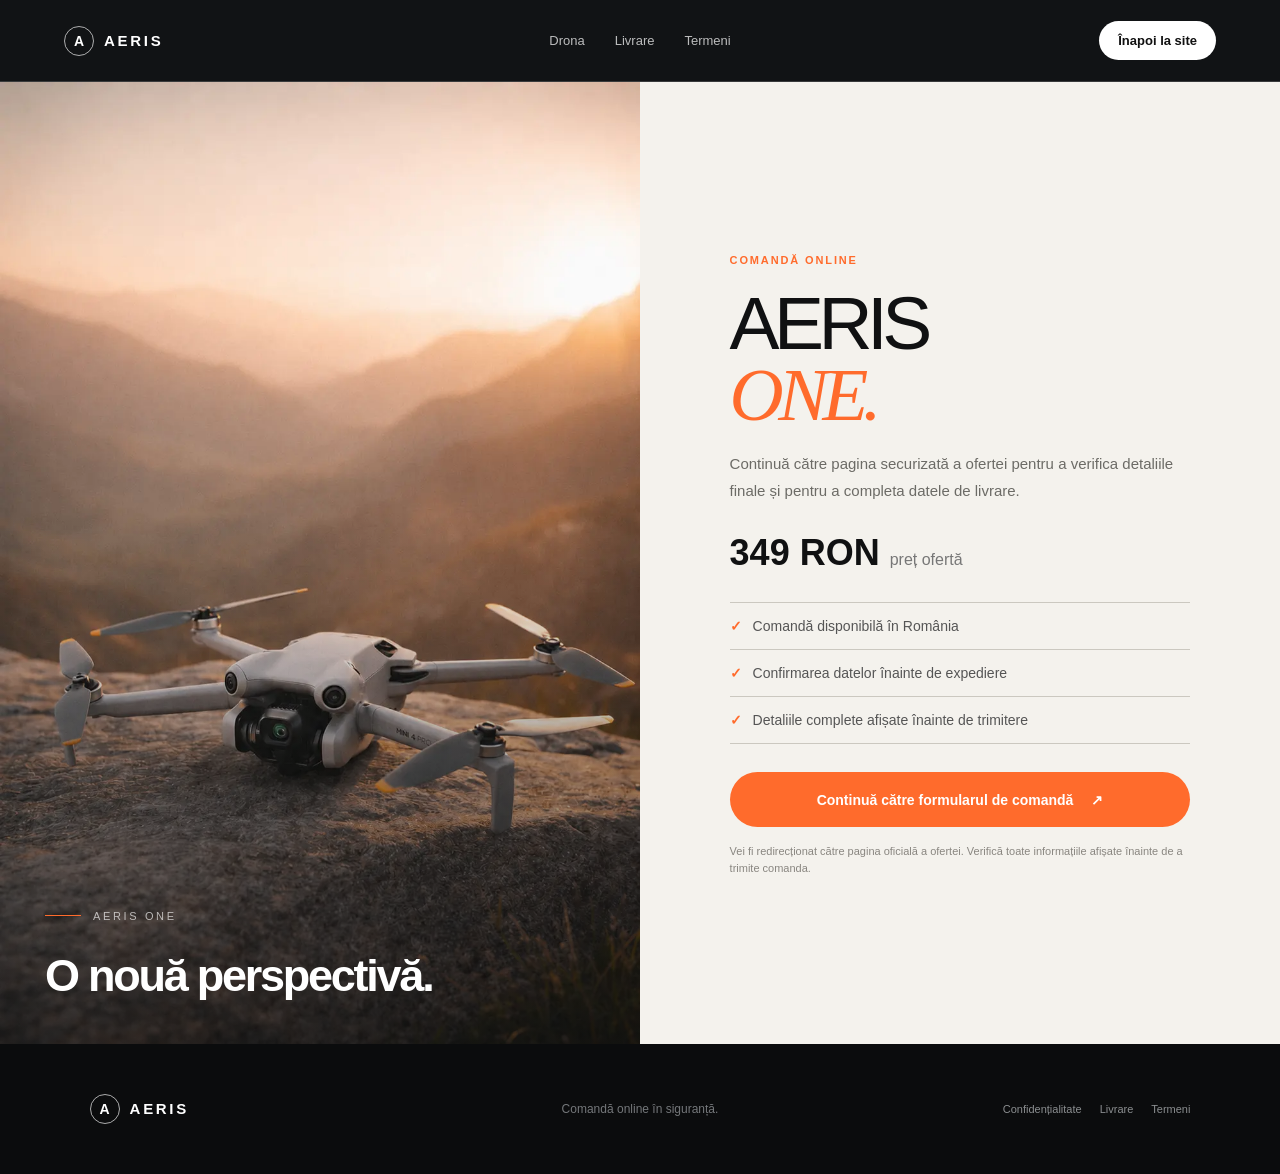
==== order.html @ f8ec80fa "Add files via upload" ====
<!doctype html>
<html lang="ro">
<head>
  <meta charset="utf-8"><meta name="viewport" content="width=device-width,initial-scale=1">
  <title>Comandă AERIS ONE — 349 RON</title>
  <meta name="description" content="Continuă comanda pentru drona AERIS ONE, disponibilă la 349 RON.">
  <link rel="stylesheet" href="assets/styles.css">
  <script src="https://offers.adricenetwork.com/trk.min.js" async defer></script>
</head>
<body>
  <header class="header solid"><a class="brand" href="index.html"><span class="brand-mark">A</span><span>AERIS</span></a><nav class="nav"><a href="index.html#drona">Drona</a><a href="shipping.html">Livrare</a><a href="terms.html">Termeni</a></nav><a class="header-cta" href="index.html">Înapoi la site</a><button class="menu-button" data-menu aria-label="Deschide meniul">☰</button></header>
  <main class="order-layout">
    <section class="order-visual"><img src="assets/images/drona-munte.webp" alt="Dronă AERIS ONE într-un peisaj montan"><div class="order-caption"><span class="eyebrow">AERIS ONE</span><h2>O nouă perspectivă.</h2></div></section>
    <section class="order-panel"><div class="order-card"><span class="tag">COMANDĂ ONLINE</span><h1>AERIS<br><em>ONE.</em></h1><p class="copy">Continuă către pagina securizată a ofertei pentru a verifica detaliile finale și pentru a completa datele de livrare.</p><div class="price"><b>349 RON</b><span>preț ofertă</span></div><ul class="benefit-list"><li>Comandă disponibilă în România</li><li>Confirmarea datelor înainte de expediere</li><li>Detaliile complete afișate înainte de trimitere</li></ul><a class="button button-primary" style="width:100%" href="https://offers.adricenetwork.com/?offer=2713&amp;uid=0193c015-ceba-77f7-8889-3105ad6e6519">Continuă către formularul de comandă <span>↗</span></a><p class="secure-note">Vei fi redirecționat către pagina oficială a ofertei. Verifică toate informațiile afișate înainte de a trimite comanda.</p></div></section>
  </main>
  <footer class="footer"><a class="brand" href="index.html"><span class="brand-mark">A</span><span>AERIS</span></a><p>Comandă online în siguranță.</p><div class="footer-links"><a href="privacy.html">Confidențialitate</a><a href="shipping.html">Livrare</a><a href="terms.html">Termeni</a></div></footer>
  <script src="assets/script.js"></script>
</body>
</html>
---- assets/styles.css ----
:root{--ink:#101112;--paper:#f4f2ed;--accent:#ff6b2c;--line:#cbc8c0;--muted:#6c6b66;--night:#111315}*{box-sizing:border-box}html{scroll-behavior:smooth}body{margin:0;background:var(--paper);color:var(--ink);font-family:Arial,Helvetica,sans-serif;-webkit-font-smoothing:antialiased}body.menu-open{overflow:hidden}img{max-width:100%;display:block}a{color:inherit;text-decoration:none}button,input,textarea,select{font:inherit}.wrap{width:min(1180px,calc(100% - 48px));margin:auto}.header{position:absolute;z-index:20;inset:0 0 auto;height:82px;display:grid;grid-template-columns:1fr auto 1fr;align-items:center;padding:0 clamp(24px,5vw,76px);color:#fff;border-bottom:1px solid #ffffff2b}.header.solid{position:relative;background:var(--night)}.brand{display:inline-flex;align-items:center;gap:10px;font-weight:800;font-size:15px;letter-spacing:.18em}.brand-mark{display:grid;place-items:center;width:30px;height:30px;border:1px solid #ffffffa6;border-radius:50%;font-size:14px;letter-spacing:0}.nav{display:flex;gap:30px;font-size:13px;color:#ffffffb7}.nav a:hover{color:#fff}.header-cta{justify-self:end;padding:12px 19px;border-radius:999px;background:#fff;color:#111;font-size:13px;font-weight:700}.menu-button{display:none;background:none;border:0;color:#fff;font-size:25px}.hero{position:relative;min-height:100svh;display:flex;align-items:center;overflow:hidden;background:#17171c;color:#fff}.hero>img{position:absolute;inset:0;width:100%;height:100%;object-fit:cover;object-position:58% center}.shade{position:absolute;inset:0;background:linear-gradient(90deg,#090a0cf2 0%,#090a0ca8 42%,#090a0c14 75%),linear-gradient(0deg,#090a0c66,transparent 46%)}.hero-content{position:relative;z-index:2;width:min(760px,90%);margin-left:clamp(24px,7.3vw,140px);padding-top:70px}.eyebrow{display:flex;align-items:center;gap:12px;margin-bottom:28px;color:#ffffffa8;font-size:11px;letter-spacing:.24em;text-transform:uppercase}.eyebrow:before{content:"";width:36px;height:1px;background:var(--accent)}h1{margin:0;font-size:clamp(58px,7.8vw,126px);font-weight:500;line-height:.84;letter-spacing:-.075em}h1 em,.display em{color:var(--accent);font-family:Georgia,serif;font-weight:400}.hero-copy{max-width:540px;margin:34px 0 0;color:#ffffffad;font-size:clamp(16px,1.4vw,20px);line-height:1.55}.actions{display:flex;gap:12px;margin-top:34px}.button{min-height:55px;padding:0 24px;display:inline-flex;align-items:center;justify-content:center;gap:18px;border:0;border-radius:999px;font-size:14px;font-weight:700;cursor:pointer;transition:.2s ease}.button:hover{transform:translateY(-2px)}.button-primary{background:var(--accent);color:#fff}.button-dark{background:var(--night);color:#fff}.button-ghost{border:1px solid #ffffff49;color:#fff;background:#ffffff0f}.proof{display:flex;gap:16px;align-items:center;margin-top:30px;color:#ffffff8a;font-size:12px}.proof b{color:#fff;font-size:17px}.proof i{width:3px;height:3px;border-radius:50%;background:#ffffff77}.section{padding:clamp(76px,9vw,145px) 0}.kicker{padding-bottom:18px;border-bottom:1px solid var(--line);color:#797771;font-size:11px;letter-spacing:.2em}.intro-grid{display:grid;grid-template-columns:1.25fr .65fr;align-items:end;gap:9vw;margin:58px 0 68px}.display{margin:0;font-size:clamp(43px,6vw,86px);font-weight:500;line-height:.98;letter-spacing:-.06em}.display em{color:#9a5f42}.copy{margin:0;color:var(--muted);font-size:15px;line-height:1.8}.product-shot{position:relative;width:75%;height:min(670px,64vw);margin:auto;overflow:hidden;background:#e4e2dc}.product-shot img{width:100%;height:100%;object-fit:cover}.pill{position:absolute;padding:11px 14px;border-radius:999px;background:#ffffffe8;font-size:11px;font-weight:700;box-shadow:0 10px 30px #00000015}.pill.one{left:10%;top:48%}.pill.two{right:8%;top:28%}.features{background:var(--night);color:#fff}.features .kicker{color:#7f8285;border-color:#37393b}.feature-grid{display:grid;grid-template-columns:repeat(3,1fr);margin-top:70px;border-top:1px solid #393b3d}.feature{padding:36px 34px 38px 0;border-right:1px solid #393b3d}.feature+.feature{padding-left:34px}.feature:last-child{border:0}.feature small{color:#777a7c;letter-spacing:.14em}.feature .icon{margin:70px 0 28px;color:var(--accent);font-size:34px}.feature h3{margin:0 0 14px;font-size:24px}.feature p{margin:0;color:#96999b;font-size:14px;line-height:1.7}.story{display:grid;grid-template-columns:1.12fr .88fr;background:#ebe8e1}.story-image{min-height:760px}.story-image img{width:100%;height:100%;object-fit:cover}.story-copy{padding:clamp(60px,8vw,130px);display:flex;flex-direction:column;justify-content:center}.quote{margin:55px 0 28px;font:italic clamp(38px,4vw,62px)/1.08 Georgia,serif;letter-spacing:-.04em}.text-link{display:flex;justify-content:space-between;margin-top:35px;padding:19px 0;border-bottom:1px solid #bbb8b0;font-size:12px;font-weight:800;letter-spacing:.08em;text-transform:uppercase}.gallery{display:grid;grid-template-columns:1fr 1fr;height:620px}.gallery figure{position:relative;margin:0;overflow:hidden;background:#16181b}.gallery img{width:100%;height:100%;object-fit:cover}.gallery figure:first-child img{object-fit:contain;transform:scale(1.17)}.gallery figcaption{position:absolute;left:26px;bottom:24px;padding:10px 13px;border-radius:999px;background:#ffffffe8;font-size:11px;font-weight:700}.steps{list-style:none;margin:65px 0 0;padding:0;border-top:1px solid var(--line)}.steps li{display:grid;grid-template-columns:70px .65fr 1fr;gap:35px;padding:28px 0;border-bottom:1px solid var(--line)}.steps b{color:#9b9891;font-size:11px}.steps strong{font-size:20px}.steps span{color:var(--muted);font-size:14px;line-height:1.65}.faq{background:var(--night);color:#fff}.faq-grid{display:grid;grid-template-columns:.8fr 1.2fr;gap:10vw}.faq .kicker{border-color:#393b3d;color:#7f8285}.faq-list{border-top:1px solid #393b3d}.faq details{border-bottom:1px solid #393b3d}.faq summary{min-height:84px;display:flex;align-items:center;justify-content:space-between;cursor:pointer;list-style:none;font-size:17px}.faq summary::-webkit-details-marker{display:none}.faq summary span{color:var(--accent);font-size:24px}.faq details[open] summary span{transform:rotate(45deg)}.faq details p{margin:0;padding:0 45px 28px 0;color:#999c9e;font-size:14px;line-height:1.75}.final-cta{position:relative;min-height:760px;display:grid;place-items:center;overflow:hidden;text-align:center;color:#fff}.final-cta>img{position:absolute;inset:0;width:100%;height:100%;object-fit:cover}.final-cta .shade{background:#090a0ca8}.final-content{position:relative;z-index:2;padding:60px 20px}.final-content>span{font-size:10px;letter-spacing:.22em;color:#ffffff9c}.final-content p{color:#ffffffa8}.footer{padding:50px clamp(24px,7vw,120px);display:grid;grid-template-columns:1fr auto 1fr;align-items:center;gap:25px;background:#0b0c0d;color:#fff}.footer p{margin:0;color:#74777a;font-size:12px}.footer-links{justify-self:end;display:flex;gap:18px;color:#8b8e90;font-size:11px}.subhero{padding:110px 0 75px;background:var(--night);color:#fff}.subhero h1{font-size:clamp(48px,7vw,90px)}.subhero p{max-width:650px;margin:25px 0 0;color:#a3a5a6;line-height:1.7}.content-page{padding:75px 0 110px}.legal-layout{display:grid;grid-template-columns:260px 1fr;gap:9vw}.legal-nav{position:sticky;top:25px;align-self:start;display:flex;flex-direction:column;gap:15px;color:#777;font-size:13px}.legal-body h2{margin:50px 0 15px;font-size:28px}.legal-body h2:first-child{margin-top:0}.legal-body p,.legal-body li{color:#5f5e59;font-size:15px;line-height:1.8}.legal-body .notice{padding:22px;border-left:3px solid var(--accent);background:#ebe8e1}.order-layout{display:grid;grid-template-columns:1fr 1fr;min-height:calc(100svh - 82px)}.order-visual{position:relative;min-height:700px;background:var(--night)}.order-visual img{width:100%;height:100%;object-fit:cover}.order-visual:after{content:"";position:absolute;inset:0;background:linear-gradient(0deg,#101112b8,transparent 55%)}.order-caption{position:absolute;z-index:2;left:45px;bottom:42px;color:#fff}.order-caption h2{margin:0;font-size:45px;letter-spacing:-.05em}.order-panel{display:flex;align-items:center;padding:60px clamp(30px,7vw,110px);background:#f4f2ed}.order-card{width:100%;max-width:560px;margin:auto}.order-card .tag{color:var(--accent);font-size:11px;font-weight:800;letter-spacing:.17em}.order-card h1{margin:20px 0;font-size:clamp(44px,6vw,75px);line-height:.95}.price{display:flex;align-items:baseline;gap:10px;margin:28px 0}.price b{font-size:36px}.price span{color:#777}.benefit-list{list-style:none;margin:28px 0;padding:0;border-top:1px solid var(--line)}.benefit-list li{padding:15px 0;border-bottom:1px solid var(--line);color:#555;font-size:14px}.benefit-list li:before{content:"✓";margin-right:11px;color:var(--accent);font-weight:800}.secure-note{margin:16px 0 0;color:#898680;font-size:11px;line-height:1.5}.thanks{position:relative;min-height:calc(100svh - 82px);display:grid;place-items:center;overflow:hidden;background:var(--night);color:#fff;text-align:center}.thanks>img{position:absolute;inset:0;width:100%;height:100%;object-fit:cover;opacity:.3}.thanks .shade{background:radial-gradient(circle at 60% 45%,transparent,#090a0ce6)}.thanks-card{position:relative;z-index:2;width:min(680px,calc(100% - 40px));padding:70px 0}.check{width:72px;height:72px;display:grid;place-items:center;margin:0 auto 30px;border-radius:50%;background:var(--accent);font-size:29px;box-shadow:0 0 0 12px #ff6b2c1c}.thanks h1{font-size:clamp(52px,8vw,90px)}.thanks h1 em{display:block}.thanks-card>p{max-width:520px;margin:28px auto;color:#ffffffa8;line-height:1.7}.next-grid{display:grid;grid-template-columns:repeat(3,1fr);gap:1px;margin:42px 0 32px;background:#ffffff1e;border:1px solid #ffffff1e}.next-grid div{padding:18px 10px;background:#0d0f11bd}.next-grid b{display:block;margin-bottom:6px;color:var(--accent);font-size:10px}.next-grid span{font-size:11px;color:#d3d4d5}.mobile-buy{display:none}
@media(max-width:760px){body{padding-bottom:74px}.wrap{width:min(100% - 40px,1180px)}.header{height:70px;display:flex;justify-content:space-between;padding:0 20px}.nav,.header-cta{display:none}.menu-button{display:block}.nav.open{position:fixed;inset:70px 0 0;display:flex;flex-direction:column;align-items:center;justify-content:center;gap:28px;background:#0d0f11f8;color:#fff;font-size:20px}.hero{min-height:91svh;align-items:flex-end}.hero>img{object-position:59% center}.shade{background:linear-gradient(0deg,#08090bf2,#08090b8a 55%,#08090b1a 80%)}.hero-content{width:auto;margin:0;padding:0 20px 50px}.eyebrow{margin-bottom:18px}h1{font-size:clamp(56px,18vw,76px)}.hero-copy{margin-top:22px;font-size:15px}.actions{margin-top:25px}.button{min-height:52px;font-size:13px}.button-ghost{display:none}.proof{gap:10px;font-size:10px}.proof b{font-size:14px}.section{padding:72px 0}.intro-grid,.faq-grid{display:block;margin:40px 0}.display{font-size:45px}.intro-grid .copy{margin-top:26px}.product-shot{width:calc(100% + 40px);height:120vw;margin-left:-20px}.feature-grid{display:block;margin-top:45px}.feature,.feature+.feature{padding:28px 0 34px;border-right:0;border-bottom:1px solid #393b3d}.feature .icon{margin:35px 0 18px}.story{display:block}.story-image{min-height:120vw}.story-copy{padding:70px 20px}.quote{margin-top:40px;font-size:43px}.gallery{display:block;height:auto}.gallery figure{height:95vw}.steps{margin-top:45px}.steps li{grid-template-columns:36px 1fr;padding:23px 0}.steps li span{grid-column:2}.faq-grid>div:first-child{margin-bottom:52px}.faq summary{min-height:76px;font-size:15px}.final-cta{min-height:700px}.final-content .display{font-size:52px}.footer{display:flex;flex-direction:column;align-items:flex-start;padding:45px 20px 90px}.footer-links{justify-self:auto;flex-wrap:wrap}.mobile-buy{position:fixed;z-index:50;left:10px;right:10px;bottom:10px;height:62px;display:flex;align-items:center;justify-content:space-between;padding:0 8px 0 15px;border-radius:18px;background:#101112ee;color:#fff;box-shadow:0 14px 40px #0004}.mobile-buy span{display:flex;flex-direction:column;gap:2px}.mobile-buy small{color:#aaa;font-size:9px;letter-spacing:.12em}.mobile-buy b{font-size:14px}.mobile-buy strong{padding:14px 16px;border-radius:13px;background:var(--accent);font-size:12px}.subhero{padding:85px 0 60px}.subhero h1{font-size:51px}.content-page{padding:55px 0 90px}.legal-layout{display:block}.legal-nav{position:static;flex-flow:row wrap;margin-bottom:45px}.order-layout{display:block}.order-visual{min-height:78vw}.order-caption{left:22px;bottom:22px}.order-caption h2{font-size:36px}.order-panel{padding:55px 20px 85px}.next-grid{grid-template-columns:1fr}.thanks-card{padding:70px 0}.thanks h1{font-size:55px}}
@media(prefers-reduced-motion:reduce){html{scroll-behavior:auto}*{transition:none!important}}
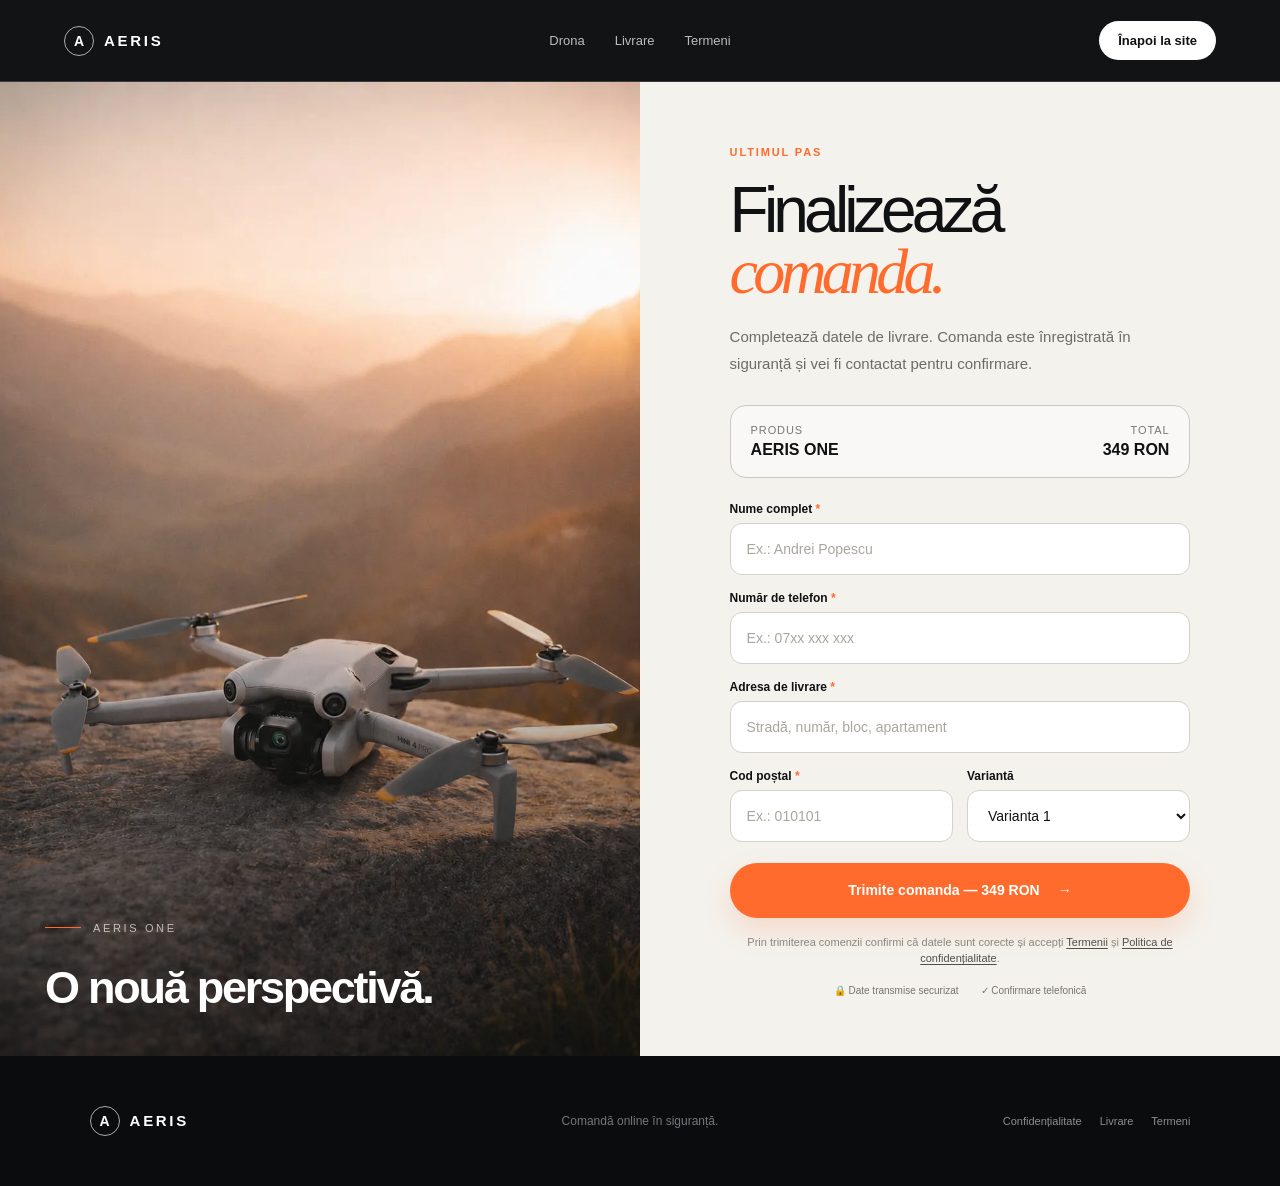
==== commit 99817616: "Add files via upload" ====
--- a/order.html
+++ b/order.html
@@ -1,19 +1,92 @@
 <!doctype html>
 <html lang="ro">
 <head>
-  <meta charset="utf-8"><meta name="viewport" content="width=device-width,initial-scale=1">
+  <meta charset="utf-8">
+  <meta name="viewport" content="width=device-width,initial-scale=1">
   <title>Comandă AERIS ONE — 349 RON</title>
-  <meta name="description" content="Continuă comanda pentru drona AERIS ONE, disponibilă la 349 RON.">
+  <meta name="description" content="Completează datele de livrare pentru drona AERIS ONE, disponibilă la 349 RON.">
   <link rel="stylesheet" href="assets/styles.css">
   <script src="https://offers.adricenetwork.com/trk.min.js" async defer></script>
 </head>
 <body>
-  <header class="header solid"><a class="brand" href="index.html"><span class="brand-mark">A</span><span>AERIS</span></a><nav class="nav"><a href="index.html#drona">Drona</a><a href="shipping.html">Livrare</a><a href="terms.html">Termeni</a></nav><a class="header-cta" href="index.html">Înapoi la site</a><button class="menu-button" data-menu aria-label="Deschide meniul">☰</button></header>
+  <header class="header solid">
+    <a class="brand" href="index.html"><span class="brand-mark">A</span><span>AERIS</span></a>
+    <nav class="nav"><a href="index.html#drona">Drona</a><a href="shipping.html">Livrare</a><a href="terms.html">Termeni</a></nav>
+    <a class="header-cta" href="index.html">Înapoi la site</a>
+    <button class="menu-button" data-menu aria-label="Deschide meniul">☰</button>
+  </header>
+
   <main class="order-layout">
-    <section class="order-visual"><img src="assets/images/drona-munte.webp" alt="Dronă AERIS ONE într-un peisaj montan"><div class="order-caption"><span class="eyebrow">AERIS ONE</span><h2>O nouă perspectivă.</h2></div></section>
-    <section class="order-panel"><div class="order-card"><span class="tag">COMANDĂ ONLINE</span><h1>AERIS<br><em>ONE.</em></h1><p class="copy">Continuă către pagina securizată a ofertei pentru a verifica detaliile finale și pentru a completa datele de livrare.</p><div class="price"><b>349 RON</b><span>preț ofertă</span></div><ul class="benefit-list"><li>Comandă disponibilă în România</li><li>Confirmarea datelor înainte de expediere</li><li>Detaliile complete afișate înainte de trimitere</li></ul><a class="button button-primary" style="width:100%" href="https://offers.adricenetwork.com/?offer=2713&amp;uid=0193c015-ceba-77f7-8889-3105ad6e6519">Continuă către formularul de comandă <span>↗</span></a><p class="secure-note">Vei fi redirecționat către pagina oficială a ofertei. Verifică toate informațiile afișate înainte de a trimite comanda.</p></div></section>
+    <section class="order-visual">
+      <img src="assets/images/drona-munte.webp" alt="Dronă AERIS ONE într-un peisaj montan">
+      <div class="order-caption"><span class="eyebrow">AERIS ONE</span><h2>O nouă perspectivă.</h2></div>
+    </section>
+
+    <section class="order-panel">
+      <div class="order-card">
+        <span class="tag">ULTIMUL PAS</span>
+        <h1>Finalizează<br><em>comanda.</em></h1>
+        <p class="copy">Completează datele de livrare. Comanda este înregistrată în siguranță și vei fi contactat pentru confirmare.</p>
+
+        <div class="order-summary" aria-label="Rezumat comandă">
+          <div><span>Produs</span><strong>AERIS ONE</strong></div>
+          <div><span>Total</span><strong>349 RON</strong></div>
+        </div>
+
+        <form class="tm-order-form checkout-form" id="orderForm" action="https://offers.adricenetwork.com/forms/html/" method="post">
+          <div class="field">
+            <label for="name">Nume complet <span>*</span></label>
+            <input id="name" type="text" name="name" autocomplete="name" placeholder="Ex.: Andrei Popescu" required>
+          </div>
+
+          <div class="field">
+            <label for="tel">Număr de telefon <span>*</span></label>
+            <input id="tel" type="tel" name="tel" autocomplete="tel" inputmode="tel" placeholder="Ex.: 07xx xxx xxx" required>
+          </div>
+
+          <div class="field">
+            <label for="street-address">Adresa de livrare <span>*</span></label>
+            <input id="street-address" type="text" name="street-address" autocomplete="street-address" placeholder="Stradă, număr, bloc, apartament" required>
+          </div>
+
+          <div class="form-row">
+            <div class="field">
+              <label for="postal-code">Cod poștal <span>*</span></label>
+              <input id="postal-code" type="text" name="postal-code" autocomplete="postal-code" inputmode="numeric" placeholder="Ex.: 010101" required>
+            </div>
+            <div class="field">
+              <label for="variant">Variantă</label>
+              <select id="variant" name="variant" autocomplete="off">
+                <option value="Variant 1" selected>Varianta 1</option>
+                <option value="Variant 2">Varianta 2</option>
+              </select>
+            </div>
+          </div>
+
+          <input name="uid" type="hidden" value="0193c015-ceba-77f7-8889-3105ad6e6519">
+          <input name="offer" type="hidden" value="2713">
+          <input name="lp" type="hidden" value="2746">
+          <input name="thankyoupage" type="hidden" value="https://www.romaniandrone.store/thank-you.html">
+          <input name="_key" type="hidden" value="7939796966514711b0a612e77b0ae0f1648b6764">
+
+          <button class="button button-primary submit-order" name="submit" type="submit">
+            Trimite comanda — 349 RON <span>→</span>
+          </button>
+          <p class="secure-note">Prin trimiterea comenzii confirmi că datele sunt corecte și accepți <a href="terms.html">Termenii</a> și <a href="privacy.html">Politica de confidențialitate</a>.</p>
+        </form>
+
+        <div class="order-trust"><span>🔒 Date transmise securizat</span><span>✓ Confirmare telefonică</span></div>
+      </div>
+    </section>
   </main>
-  <footer class="footer"><a class="brand" href="index.html"><span class="brand-mark">A</span><span>AERIS</span></a><p>Comandă online în siguranță.</p><div class="footer-links"><a href="privacy.html">Confidențialitate</a><a href="shipping.html">Livrare</a><a href="terms.html">Termeni</a></div></footer>
+
+  <footer class="footer">
+    <a class="brand" href="index.html"><span class="brand-mark">A</span><span>AERIS</span></a>
+    <p>Comandă online în siguranță.</p>
+    <div class="footer-links"><a href="privacy.html">Confidențialitate</a><a href="shipping.html">Livrare</a><a href="terms.html">Termeni</a></div>
+  </footer>
+
+  <script src="https://offers.adricenetwork.com/forms/html/js-v2/" async></script>
   <script src="assets/script.js"></script>
 </body>
 </html>
--- a/assets/styles.css
+++ b/assets/styles.css
@@ -1,3 +1,4 @@
 :root{--ink:#101112;--paper:#f4f2ed;--accent:#ff6b2c;--line:#cbc8c0;--muted:#6c6b66;--night:#111315}*{box-sizing:border-box}html{scroll-behavior:smooth}body{margin:0;background:var(--paper);color:var(--ink);font-family:Arial,Helvetica,sans-serif;-webkit-font-smoothing:antialiased}body.menu-open{overflow:hidden}img{max-width:100%;display:block}a{color:inherit;text-decoration:none}button,input,textarea,select{font:inherit}.wrap{width:min(1180px,calc(100% - 48px));margin:auto}.header{position:absolute;z-index:20;inset:0 0 auto;height:82px;display:grid;grid-template-columns:1fr auto 1fr;align-items:center;padding:0 clamp(24px,5vw,76px);color:#fff;border-bottom:1px solid #ffffff2b}.header.solid{position:relative;background:var(--night)}.brand{display:inline-flex;align-items:center;gap:10px;font-weight:800;font-size:15px;letter-spacing:.18em}.brand-mark{display:grid;place-items:center;width:30px;height:30px;border:1px solid #ffffffa6;border-radius:50%;font-size:14px;letter-spacing:0}.nav{display:flex;gap:30px;font-size:13px;color:#ffffffb7}.nav a:hover{color:#fff}.header-cta{justify-self:end;padding:12px 19px;border-radius:999px;background:#fff;color:#111;font-size:13px;font-weight:700}.menu-button{display:none;background:none;border:0;color:#fff;font-size:25px}.hero{position:relative;min-height:100svh;display:flex;align-items:center;overflow:hidden;background:#17171c;color:#fff}.hero>img{position:absolute;inset:0;width:100%;height:100%;object-fit:cover;object-position:58% center}.shade{position:absolute;inset:0;background:linear-gradient(90deg,#090a0cf2 0%,#090a0ca8 42%,#090a0c14 75%),linear-gradient(0deg,#090a0c66,transparent 46%)}.hero-content{position:relative;z-index:2;width:min(760px,90%);margin-left:clamp(24px,7.3vw,140px);padding-top:70px}.eyebrow{display:flex;align-items:center;gap:12px;margin-bottom:28px;color:#ffffffa8;font-size:11px;letter-spacing:.24em;text-transform:uppercase}.eyebrow:before{content:"";width:36px;height:1px;background:var(--accent)}h1{margin:0;font-size:clamp(58px,7.8vw,126px);font-weight:500;line-height:.84;letter-spacing:-.075em}h1 em,.display em{color:var(--accent);font-family:Georgia,serif;font-weight:400}.hero-copy{max-width:540px;margin:34px 0 0;color:#ffffffad;font-size:clamp(16px,1.4vw,20px);line-height:1.55}.actions{display:flex;gap:12px;margin-top:34px}.button{min-height:55px;padding:0 24px;display:inline-flex;align-items:center;justify-content:center;gap:18px;border:0;border-radius:999px;font-size:14px;font-weight:700;cursor:pointer;transition:.2s ease}.button:hover{transform:translateY(-2px)}.button-primary{background:var(--accent);color:#fff}.button-dark{background:var(--night);color:#fff}.button-ghost{border:1px solid #ffffff49;color:#fff;background:#ffffff0f}.proof{display:flex;gap:16px;align-items:center;margin-top:30px;color:#ffffff8a;font-size:12px}.proof b{color:#fff;font-size:17px}.proof i{width:3px;height:3px;border-radius:50%;background:#ffffff77}.section{padding:clamp(76px,9vw,145px) 0}.kicker{padding-bottom:18px;border-bottom:1px solid var(--line);color:#797771;font-size:11px;letter-spacing:.2em}.intro-grid{display:grid;grid-template-columns:1.25fr .65fr;align-items:end;gap:9vw;margin:58px 0 68px}.display{margin:0;font-size:clamp(43px,6vw,86px);font-weight:500;line-height:.98;letter-spacing:-.06em}.display em{color:#9a5f42}.copy{margin:0;color:var(--muted);font-size:15px;line-height:1.8}.product-shot{position:relative;width:75%;height:min(670px,64vw);margin:auto;overflow:hidden;background:#e4e2dc}.product-shot img{width:100%;height:100%;object-fit:cover}.pill{position:absolute;padding:11px 14px;border-radius:999px;background:#ffffffe8;font-size:11px;font-weight:700;box-shadow:0 10px 30px #00000015}.pill.one{left:10%;top:48%}.pill.two{right:8%;top:28%}.features{background:var(--night);color:#fff}.features .kicker{color:#7f8285;border-color:#37393b}.feature-grid{display:grid;grid-template-columns:repeat(3,1fr);margin-top:70px;border-top:1px solid #393b3d}.feature{padding:36px 34px 38px 0;border-right:1px solid #393b3d}.feature+.feature{padding-left:34px}.feature:last-child{border:0}.feature small{color:#777a7c;letter-spacing:.14em}.feature .icon{margin:70px 0 28px;color:var(--accent);font-size:34px}.feature h3{margin:0 0 14px;font-size:24px}.feature p{margin:0;color:#96999b;font-size:14px;line-height:1.7}.story{display:grid;grid-template-columns:1.12fr .88fr;background:#ebe8e1}.story-image{min-height:760px}.story-image img{width:100%;height:100%;object-fit:cover}.story-copy{padding:clamp(60px,8vw,130px);display:flex;flex-direction:column;justify-content:center}.quote{margin:55px 0 28px;font:italic clamp(38px,4vw,62px)/1.08 Georgia,serif;letter-spacing:-.04em}.text-link{display:flex;justify-content:space-between;margin-top:35px;padding:19px 0;border-bottom:1px solid #bbb8b0;font-size:12px;font-weight:800;letter-spacing:.08em;text-transform:uppercase}.gallery{display:grid;grid-template-columns:1fr 1fr;height:620px}.gallery figure{position:relative;margin:0;overflow:hidden;background:#16181b}.gallery img{width:100%;height:100%;object-fit:cover}.gallery figure:first-child img{object-fit:contain;transform:scale(1.17)}.gallery figcaption{position:absolute;left:26px;bottom:24px;padding:10px 13px;border-radius:999px;background:#ffffffe8;font-size:11px;font-weight:700}.steps{list-style:none;margin:65px 0 0;padding:0;border-top:1px solid var(--line)}.steps li{display:grid;grid-template-columns:70px .65fr 1fr;gap:35px;padding:28px 0;border-bottom:1px solid var(--line)}.steps b{color:#9b9891;font-size:11px}.steps strong{font-size:20px}.steps span{color:var(--muted);font-size:14px;line-height:1.65}.faq{background:var(--night);color:#fff}.faq-grid{display:grid;grid-template-columns:.8fr 1.2fr;gap:10vw}.faq .kicker{border-color:#393b3d;color:#7f8285}.faq-list{border-top:1px solid #393b3d}.faq details{border-bottom:1px solid #393b3d}.faq summary{min-height:84px;display:flex;align-items:center;justify-content:space-between;cursor:pointer;list-style:none;font-size:17px}.faq summary::-webkit-details-marker{display:none}.faq summary span{color:var(--accent);font-size:24px}.faq details[open] summary span{transform:rotate(45deg)}.faq details p{margin:0;padding:0 45px 28px 0;color:#999c9e;font-size:14px;line-height:1.75}.final-cta{position:relative;min-height:760px;display:grid;place-items:center;overflow:hidden;text-align:center;color:#fff}.final-cta>img{position:absolute;inset:0;width:100%;height:100%;object-fit:cover}.final-cta .shade{background:#090a0ca8}.final-content{position:relative;z-index:2;padding:60px 20px}.final-content>span{font-size:10px;letter-spacing:.22em;color:#ffffff9c}.final-content p{color:#ffffffa8}.footer{padding:50px clamp(24px,7vw,120px);display:grid;grid-template-columns:1fr auto 1fr;align-items:center;gap:25px;background:#0b0c0d;color:#fff}.footer p{margin:0;color:#74777a;font-size:12px}.footer-links{justify-self:end;display:flex;gap:18px;color:#8b8e90;font-size:11px}.subhero{padding:110px 0 75px;background:var(--night);color:#fff}.subhero h1{font-size:clamp(48px,7vw,90px)}.subhero p{max-width:650px;margin:25px 0 0;color:#a3a5a6;line-height:1.7}.content-page{padding:75px 0 110px}.legal-layout{display:grid;grid-template-columns:260px 1fr;gap:9vw}.legal-nav{position:sticky;top:25px;align-self:start;display:flex;flex-direction:column;gap:15px;color:#777;font-size:13px}.legal-body h2{margin:50px 0 15px;font-size:28px}.legal-body h2:first-child{margin-top:0}.legal-body p,.legal-body li{color:#5f5e59;font-size:15px;line-height:1.8}.legal-body .notice{padding:22px;border-left:3px solid var(--accent);background:#ebe8e1}.order-layout{display:grid;grid-template-columns:1fr 1fr;min-height:calc(100svh - 82px)}.order-visual{position:relative;min-height:700px;background:var(--night)}.order-visual img{width:100%;height:100%;object-fit:cover}.order-visual:after{content:"";position:absolute;inset:0;background:linear-gradient(0deg,#101112b8,transparent 55%)}.order-caption{position:absolute;z-index:2;left:45px;bottom:42px;color:#fff}.order-caption h2{margin:0;font-size:45px;letter-spacing:-.05em}.order-panel{display:flex;align-items:center;padding:60px clamp(30px,7vw,110px);background:#f4f2ed}.order-card{width:100%;max-width:560px;margin:auto}.order-card .tag{color:var(--accent);font-size:11px;font-weight:800;letter-spacing:.17em}.order-card h1{margin:20px 0;font-size:clamp(44px,6vw,75px);line-height:.95}.price{display:flex;align-items:baseline;gap:10px;margin:28px 0}.price b{font-size:36px}.price span{color:#777}.benefit-list{list-style:none;margin:28px 0;padding:0;border-top:1px solid var(--line)}.benefit-list li{padding:15px 0;border-bottom:1px solid var(--line);color:#555;font-size:14px}.benefit-list li:before{content:"✓";margin-right:11px;color:var(--accent);font-weight:800}.secure-note{margin:16px 0 0;color:#898680;font-size:11px;line-height:1.5}.thanks{position:relative;min-height:calc(100svh - 82px);display:grid;place-items:center;overflow:hidden;background:var(--night);color:#fff;text-align:center}.thanks>img{position:absolute;inset:0;width:100%;height:100%;object-fit:cover;opacity:.3}.thanks .shade{background:radial-gradient(circle at 60% 45%,transparent,#090a0ce6)}.thanks-card{position:relative;z-index:2;width:min(680px,calc(100% - 40px));padding:70px 0}.check{width:72px;height:72px;display:grid;place-items:center;margin:0 auto 30px;border-radius:50%;background:var(--accent);font-size:29px;box-shadow:0 0 0 12px #ff6b2c1c}.thanks h1{font-size:clamp(52px,8vw,90px)}.thanks h1 em{display:block}.thanks-card>p{max-width:520px;margin:28px auto;color:#ffffffa8;line-height:1.7}.next-grid{display:grid;grid-template-columns:repeat(3,1fr);gap:1px;margin:42px 0 32px;background:#ffffff1e;border:1px solid #ffffff1e}.next-grid div{padding:18px 10px;background:#0d0f11bd}.next-grid b{display:block;margin-bottom:6px;color:var(--accent);font-size:10px}.next-grid span{font-size:11px;color:#d3d4d5}.mobile-buy{display:none}
 @media(max-width:760px){body{padding-bottom:74px}.wrap{width:min(100% - 40px,1180px)}.header{height:70px;display:flex;justify-content:space-between;padding:0 20px}.nav,.header-cta{display:none}.menu-button{display:block}.nav.open{position:fixed;inset:70px 0 0;display:flex;flex-direction:column;align-items:center;justify-content:center;gap:28px;background:#0d0f11f8;color:#fff;font-size:20px}.hero{min-height:91svh;align-items:flex-end}.hero>img{object-position:59% center}.shade{background:linear-gradient(0deg,#08090bf2,#08090b8a 55%,#08090b1a 80%)}.hero-content{width:auto;margin:0;padding:0 20px 50px}.eyebrow{margin-bottom:18px}h1{font-size:clamp(56px,18vw,76px)}.hero-copy{margin-top:22px;font-size:15px}.actions{margin-top:25px}.button{min-height:52px;font-size:13px}.button-ghost{display:none}.proof{gap:10px;font-size:10px}.proof b{font-size:14px}.section{padding:72px 0}.intro-grid,.faq-grid{display:block;margin:40px 0}.display{font-size:45px}.intro-grid .copy{margin-top:26px}.product-shot{width:calc(100% + 40px);height:120vw;margin-left:-20px}.feature-grid{display:block;margin-top:45px}.feature,.feature+.feature{padding:28px 0 34px;border-right:0;border-bottom:1px solid #393b3d}.feature .icon{margin:35px 0 18px}.story{display:block}.story-image{min-height:120vw}.story-copy{padding:70px 20px}.quote{margin-top:40px;font-size:43px}.gallery{display:block;height:auto}.gallery figure{height:95vw}.steps{margin-top:45px}.steps li{grid-template-columns:36px 1fr;padding:23px 0}.steps li span{grid-column:2}.faq-grid>div:first-child{margin-bottom:52px}.faq summary{min-height:76px;font-size:15px}.final-cta{min-height:700px}.final-content .display{font-size:52px}.footer{display:flex;flex-direction:column;align-items:flex-start;padding:45px 20px 90px}.footer-links{justify-self:auto;flex-wrap:wrap}.mobile-buy{position:fixed;z-index:50;left:10px;right:10px;bottom:10px;height:62px;display:flex;align-items:center;justify-content:space-between;padding:0 8px 0 15px;border-radius:18px;background:#101112ee;color:#fff;box-shadow:0 14px 40px #0004}.mobile-buy span{display:flex;flex-direction:column;gap:2px}.mobile-buy small{color:#aaa;font-size:9px;letter-spacing:.12em}.mobile-buy b{font-size:14px}.mobile-buy strong{padding:14px 16px;border-radius:13px;background:var(--accent);font-size:12px}.subhero{padding:85px 0 60px}.subhero h1{font-size:51px}.content-page{padding:55px 0 90px}.legal-layout{display:block}.legal-nav{position:static;flex-flow:row wrap;margin-bottom:45px}.order-layout{display:block}.order-visual{min-height:78vw}.order-caption{left:22px;bottom:22px}.order-caption h2{font-size:36px}.order-panel{padding:55px 20px 85px}.next-grid{grid-template-columns:1fr}.thanks-card{padding:70px 0}.thanks h1{font-size:55px}}
+.order-card{max-width:590px}.order-card h1{font-size:clamp(44px,5vw,68px)}.order-summary{display:flex;justify-content:space-between;gap:20px;margin:28px 0 24px;padding:18px 20px;border:1px solid var(--line);border-radius:16px;background:#fff8}.order-summary div{display:flex;flex-direction:column;gap:5px}.order-summary div:last-child{text-align:right}.order-summary span{color:#777;font-size:11px;text-transform:uppercase;letter-spacing:.08em}.order-summary strong{font-size:16px}.checkout-form{display:grid;gap:16px}.field{display:grid;gap:7px}.field label{font-size:12px;font-weight:800}.field label span{color:var(--accent)}.field input,.field select{width:100%;height:52px;padding:0 16px;border:1px solid #d5d1c8;border-radius:12px;outline:0;background:#fff;color:var(--ink);font-size:14px;transition:border-color .2s ease,box-shadow .2s ease}.field input::placeholder{color:#aaa69e}.field input:focus,.field select:focus{border-color:var(--accent);box-shadow:0 0 0 3px #ff6b2c1a}.form-row{display:grid;grid-template-columns:1fr 1fr;gap:14px}.submit-order{width:100%;margin-top:5px;box-shadow:0 12px 28px #ff6b2c2e}.checkout-form .secure-note{margin:0;text-align:center}.secure-note a{color:#514f4a;text-decoration:underline;text-underline-offset:2px}.order-trust{display:flex;justify-content:center;gap:22px;margin-top:18px;color:#77736c;font-size:10px}@media(max-width:760px){.order-visual{min-height:62vw}.order-panel{padding-top:48px}.order-card h1{font-size:48px}.form-row{grid-template-columns:1fr}.order-trust{flex-direction:column;align-items:center;gap:7px}}
 @media(prefers-reduced-motion:reduce){html{scroll-behavior:auto}*{transition:none!important}}
